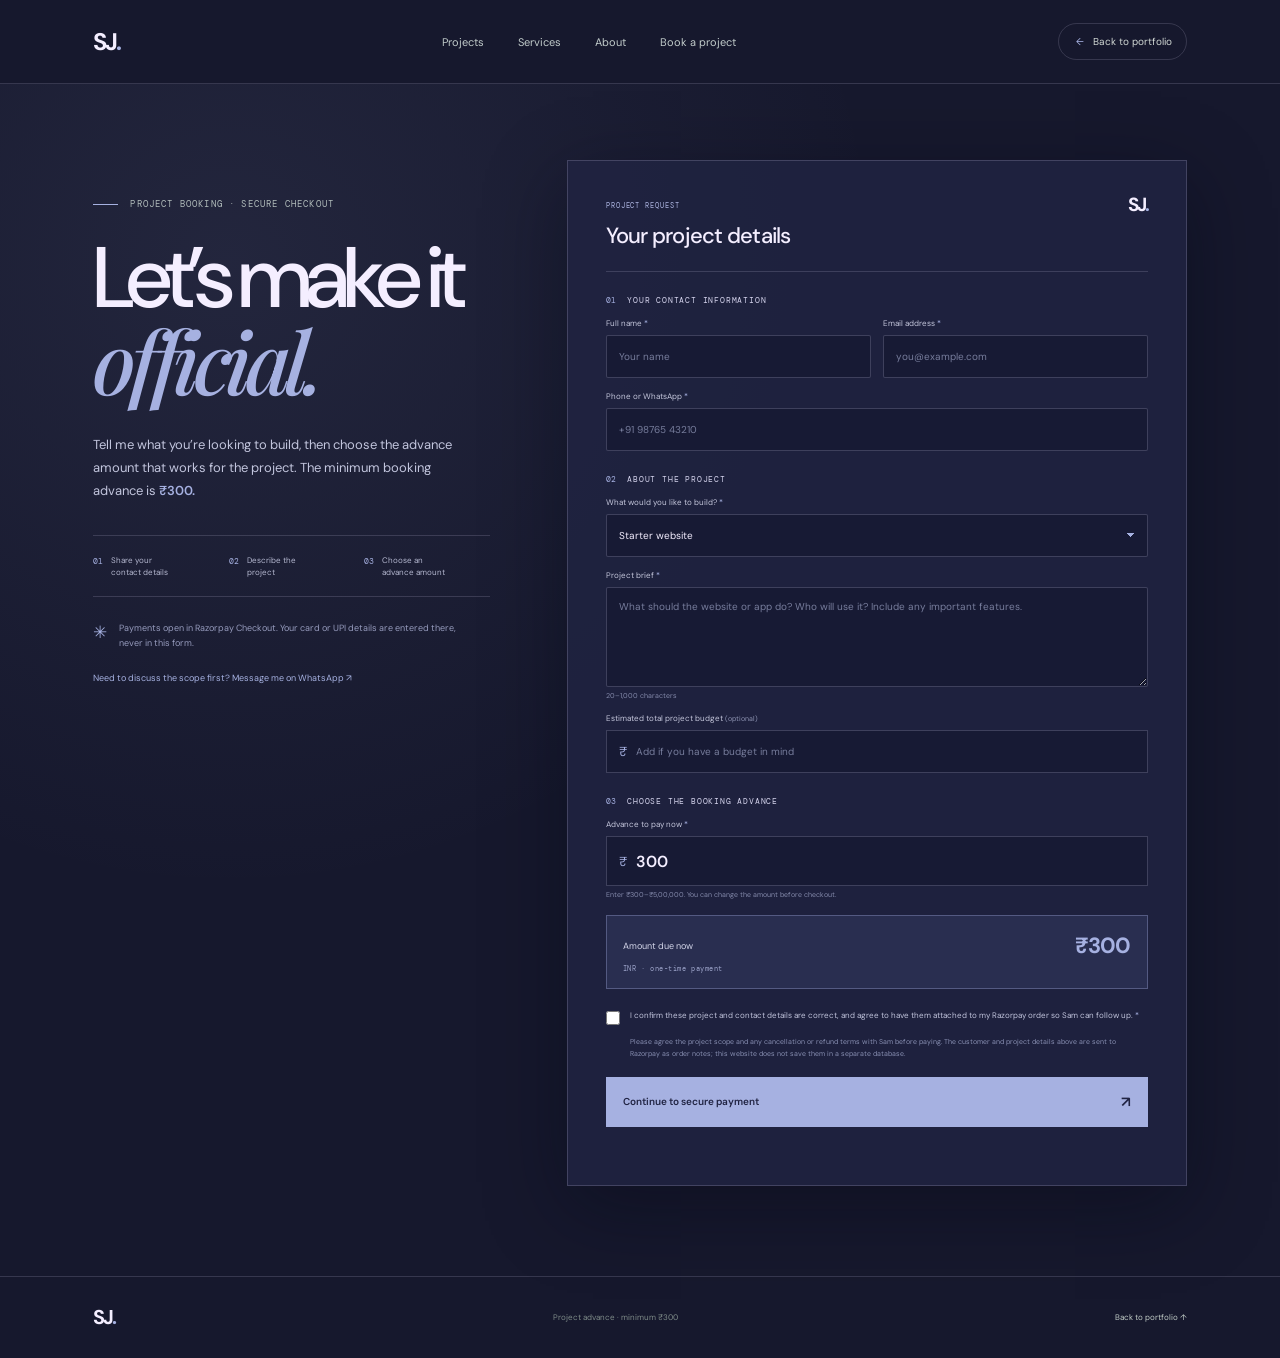
==== booking.html @ ff3f28dd "Add Sam's portfolio website" ====
<!doctype html>
<html lang="en">
  <head>
    <meta charset="utf-8" />
    <meta name="viewport" content="width=device-width, initial-scale=1" />
    <meta name="theme-color" content="#16182d" />
    <meta name="description" content="Share your project details and pay a project booking advance with Sam Jebaraj S." />
    <title>Book a Project — Sam Jebaraj S</title>
    <link rel="stylesheet" href="styles.css" />
    <link rel="stylesheet" href="booking.css" />
    <script src="config.js" defer></script>
    <script src="booking.js" defer></script>
  </head>
  <body>
    <div class="site-shell booking-shell">
      <header class="site-header">
        <a class="wordmark" href="index.html" aria-label="Sam Jebaraj S, home">SJ<span>.</span></a>
        <button class="menu-toggle" aria-expanded="false" aria-controls="booking-nav" aria-label="Open navigation"><span></span><span></span></button>
        <nav class="main-nav" id="booking-nav" aria-label="Main navigation">
          <a href="index.html#work">Projects</a>
          <a href="index.html#services">Services</a>
          <a href="index.html#about">About</a>
          <a class="nav-active" href="booking.html" aria-current="page">Book a project</a>
        </nav>
        <a class="header-cta" href="index.html"><span aria-hidden="true">←</span> Back to portfolio</a>
      </header>

      <main class="booking-main">
        <section class="booking-hero section-pad">
          <div class="booking-intro">
            <p class="eyebrow"><span class="eyebrow-line"></span> Project booking · secure checkout</p>
            <h1>Let’s make it<br /><em>official.</em></h1>
            <p class="booking-lead">Tell me what you’re looking to build, then choose the advance amount that works for the project. The minimum booking advance is <strong>₹300.</strong></p>
            <div class="booking-steps">
              <div><span>01</span><p>Share your<br />contact details</p></div>
              <div><span>02</span><p>Describe the<br />project</p></div>
              <div><span>03</span><p>Choose an<br />advance amount</p></div>
            </div>
            <div class="booking-security"><span class="security-icon">✳</span><p>Payments open in Razorpay Checkout. Your card or UPI details are entered there, never in this form.</p></div>
            <a class="booking-whatsapp" data-booking-whatsapp href="#" hidden target="_blank" rel="noreferrer">Need to discuss the scope first? Message me on WhatsApp ↗</a>
          </div>

          <div class="booking-card">
            <div class="booking-card-heading"><div><span class="booking-label">PROJECT REQUEST</span><h2>Your project details</h2></div><span class="booking-card-mark">SJ<span>.</span></span></div>
            <form id="booking-form" novalidate>
              <div class="field-group-title"><span>01</span> Your contact information</div>
              <div class="field-grid">
                <label class="field"><span>Full name <b>*</b></span><input name="customerName" id="customer-name" autocomplete="name" maxlength="80" required placeholder="Your name" /></label>
                <label class="field"><span>Email address <b>*</b></span><input name="customerEmail" id="customer-email" type="email" autocomplete="email" maxlength="254" required placeholder="you@example.com" /></label>
                <label class="field field-full"><span>Phone or WhatsApp <b>*</b></span><input name="customerPhone" id="customer-phone" type="tel" autocomplete="tel" inputmode="tel" maxlength="24" required placeholder="+91 98765 43210" /></label>
              </div>

              <div class="field-group-title"><span>02</span> About the project</div>
              <div class="field-grid">
                <label class="field field-full"><span>What would you like to build? <b>*</b></span><select name="projectType" id="project-type" required><option value="starter">Starter website</option><option value="business">Business website</option><option value="custom">Online shop or custom web app</option></select></label>
                <label class="field field-full"><span>Project brief <b>*</b></span><textarea name="projectBrief" id="project-brief" minlength="20" maxlength="1000" required placeholder="What should the website or app do? Who will use it? Include any important features."></textarea><small>20–1,000 characters</small></label>
                <label class="field field-full"><span>Estimated total project budget <small>(optional)</small></span><div class="money-input"><span>₹</span><input name="projectBudget" id="project-budget" type="number" inputmode="numeric" min="0" max="10000000" step="1" placeholder="Add if you have a budget in mind" /></div></label>
              </div>

              <div class="field-group-title"><span>03</span> Choose the booking advance</div>
              <label class="field field-full"><span>Advance to pay now <b>*</b></span><div class="money-input money-input-advance"><span>₹</span><input name="advanceAmountRupees" id="advance-amount" type="number" inputmode="numeric" min="300" max="500000" step="1" value="300" required aria-describedby="advance-help" /></div><small id="advance-help">Enter ₹300–₹5,00,000. You can change the amount before checkout.</small></label>
              <div class="amount-summary"><span>Amount due now</span><strong id="amount-summary">₹300</strong><small>INR · one-time payment</small></div>

              <label class="booking-consent"><input id="booking-consent" type="checkbox" required /><span>I confirm these project and contact details are correct, and agree to have them attached to my Razorpay order so Sam can follow up. <b>*</b></span></label>
              <p class="booking-terms">Please agree the project scope and any cancellation or refund terms with Sam before paying. The customer and project details above are sent to Razorpay as order notes; this website does not save them in a separate database.</p>
              <button class="pay-button" id="pay-button" type="submit"><span class="pay-button-label">Continue to secure payment</span><span aria-hidden="true">↗</span></button>
              <div class="payment-status" id="payment-status" role="status" aria-live="polite"></div>
            </form>
          </div>
        </section>
      </main>

      <footer class="site-footer"><a class="wordmark" href="index.html" aria-label="Back to portfolio">SJ<span>.</span></a><span>Project advance · minimum ₹300</span><span><a href="index.html">Back to portfolio ↑</a></span></footer>
    </div>
  </body>
</html>
---- styles.css ----
@import url('https://fonts.googleapis.com/css2?family=DM+Mono:wght@400;500&family=DM+Sans:wght@400;500;600;700&family=Playfair+Display:ital,wght@1,500&display=swap');

:root{--bg:#16182d;--panel:#202342;--panel-2:#292e50;--ink:#F4EEFF;--muted:#DCD6F7;--dim:#A6B1E1;--line:rgba(220,214,247,.16);--acid:#A6B1E1;--mint:#DCD6F7;--deep:#424874;--sans:'DM Sans',Arial,sans-serif;--mono:'DM Mono',monospace;--serif:'Playfair Display',Georgia,serif;--pad:clamp(24px,7.3vw,112px)}
*{box-sizing:border-box}html{scroll-behavior:smooth;scroll-padding-top:88px}body{margin:0;background:var(--bg);color:var(--ink);font-family:var(--sans);-webkit-font-smoothing:antialiased}a{color:inherit;text-decoration:none}button{font:inherit}[hidden]{display:none!important}.site-shell{max-width:1600px;margin:0 auto;overflow:hidden;background:var(--bg)}.section-pad{padding-left:var(--pad);padding-right:var(--pad)}
.site-header{height:84px;padding:0 var(--pad);display:flex;align-items:center;justify-content:space-between;border-bottom:1px solid var(--line);position:relative;z-index:10}.wordmark{font-size:24px;font-weight:700;letter-spacing:-2px}.wordmark span{color:var(--acid)}.main-nav{display:flex;gap:34px}.main-nav a{font-size:11px;color:#c1cbca;transition:color .2s}.main-nav a:hover,.social-row a:hover,.github-bar a:hover{color:var(--acid)}.header-cta{display:flex;align-items:center;gap:9px;padding:11px 14px;border:1px solid var(--line);border-radius:30px;font-size:10px;color:#d1d8d4}.header-cta>span:last-child{color:var(--acid);margin-left:3px}.status-dot,.chip-dot{width:7px;height:7px;border-radius:50%;background:var(--acid);box-shadow:0 0 12px #A6B1E188;display:inline-block}.menu-toggle{display:none}
.hero{min-height:720px;height:min(790px,calc(100svh - 84px));display:grid;grid-template-columns:.9fr 1.1fr;align-items:center;position:relative;border-bottom:1px solid var(--line);padding-bottom:35px}.hero-copy{position:relative;z-index:2;padding:45px 0 20px}.eyebrow{font:9px var(--mono);text-transform:uppercase;letter-spacing:.13em;color:#b1bcbb;display:flex;align-items:center;gap:12px;margin:0 0 27px}.eyebrow-line{height:1px;width:25px;background:var(--acid);display:inline-block}.hero h1,.section-heading h2,.about-content h2,.contact-section h2{font-size:clamp(58px,7vw,100px);line-height:.98;letter-spacing:-.075em;font-weight:500;margin:0}.hero h1 em,.section-heading h2 em,.about-content h2 em,.contact-section h2 em{font-family:var(--serif);font-weight:500;letter-spacing:-.075em;color:var(--acid)}.hero-intro{max-width:430px;font-size:14px;line-height:1.8;color:#b3bfbe;margin:28px 0}.hero-actions{display:flex;align-items:center;gap:25px;flex-wrap:wrap}.button{display:inline-flex;align-items:center;gap:20px;padding:15px 19px;font-size:10px;font-weight:600;transition:transform .2s,background .2s,border-color .2s}.button:hover{transform:translateY(-3px)}.button-primary{color:#202342;background:var(--acid)}.button-primary span{font-size:15px}.text-link{font-size:10px;color:#F4EEFF;transition:color .2s}.text-link:hover{color:var(--acid)}.text-link span{color:var(--acid);padding-left:4px}.hero-proof{display:flex;align-items:center;gap:10px;margin-top:38px;font:8px var(--mono);letter-spacing:.06em;text-transform:uppercase;color:#879493}.proof-mark{font-size:17px;color:var(--acid)}.proof-sep{color:#586769}
.hero-art{height:100%;min-height:590px;position:relative;display:grid;place-items:center;perspective:1000px;overflow:hidden}.art-grid{position:absolute;inset:12% -5%;opacity:.23;background-image:linear-gradient(rgba(220,214,247,.07) 1px,transparent 1px),linear-gradient(90deg,rgba(220,214,247,.07) 1px,transparent 1px);background-size:45px 45px;mask-image:radial-gradient(ellipse at center,#000 15%,transparent 76%)}.art-glow{position:absolute;width:390px;height:390px;border-radius:50%;background:radial-gradient(circle,rgba(166,177,225,.24),rgba(66,72,116,.08) 46%,transparent 72%);filter:blur(13px);animation:glow 5s ease-in-out infinite alternate}.orbit{position:absolute;border:1px solid rgba(220,214,247,.18);border-radius:50%;transform:rotate(-25deg)}.orbit-one{width:min(90%,550px);height:185px}.orbit-two{width:min(83%,500px);height:290px;transform:rotate(51deg)}.orbit-three{width:min(74%,440px);height:390px;transform:rotate(78deg);border-color:rgba(166,177,225,.24)}.scene{position:relative;width:300px;height:300px;z-index:2;transform-style:preserve-3d;transform:rotateX(var(--tilt-y,-8deg)) rotateY(var(--tilt-x,-25deg));transition:transform .25s ease-out}.cube-wrap{width:230px;height:230px;position:absolute;inset:35px;perspective:950px}.cube{position:absolute;width:230px;height:230px;transform-style:preserve-3d;animation:cube-spin 21s linear infinite}.cube-face{position:absolute;width:230px;height:230px;border:1px solid rgba(232,255,226,.38);backface-visibility:visible;display:flex;flex-direction:column;justify-content:space-between;padding:21px;overflow:hidden}.face-front{transform:translateZ(115px);background:linear-gradient(145deg,rgba(244,238,255,.72),rgba(166,177,225,.65) 48%,rgba(66,72,116,.86));box-shadow:inset 0 0 55px #DCD6F733}.face-front:before{content:'';position:absolute;width:155px;height:155px;border:1px solid #ffffff55;border-radius:50%;top:33px;left:35px;box-shadow:inset 0 0 35px #ffffff14}.face-back{transform:rotateY(180deg) translateZ(115px);background:linear-gradient(35deg,#424874,#DCD6F7);align-items:center;justify-content:center}.face-right{transform:rotateY(90deg) translateZ(115px);background:linear-gradient(145deg,#DCD6F7,#A6B1E1);color:#272b4b}.face-left{transform:rotateY(-90deg) translateZ(115px);background:linear-gradient(145deg,#A6B1E1,#424874);color:#252a48;align-items:center;justify-content:center}.face-top{transform:rotateX(90deg) translateZ(115px);background:linear-gradient(135deg,#F4EEFF,#A6B1E1);align-items:center;justify-content:center}.face-bottom{transform:rotateX(-90deg) translateZ(115px);background:linear-gradient(135deg,#424874,#DCD6F7);align-items:center;justify-content:center}.face-index,.face-caption,.bottom-mark{font:8px var(--mono);letter-spacing:.12em;position:relative;z-index:1}.face-glyph{font-size:65px;line-height:.8;position:relative;z-index:1;text-align:center}.face-caption{text-align:right;align-self:flex-end}.face-right .face-glyph{align-self:flex-end}.top-orb{width:80px;height:80px;border-radius:50%;background:radial-gradient(circle at 30% 25%,#fff,#F4EEFF 20%,#A6B1E1 60%,#424874);box-shadow:0 0 45px #fff6}.bottom-mark{color:#fff}.profile-card{position:absolute;z-index:4;left:6%;bottom:12%;display:grid;grid-template-columns:1fr auto;gap:9px;width:174px;padding:8px;background:rgba(32,35,66,.9);backdrop-filter:blur(14px);border:1px solid rgba(220,214,247,.25);box-shadow:0 16px 55px #0006;transform:rotate(-4deg)}.profile-avatar{width:158px;height:142px;grid-column:1/-1;object-fit:cover;object-position:50% 20%;border-radius:2px;background:#DCD6F7}.profile-caption{display:flex;flex-direction:column;gap:4px}.profile-caption strong{font-size:10px;font-weight:600}.profile-caption small{font-size:8px;color:#aab9b4}.profile-arrow{color:var(--acid);font-size:13px;align-self:end;margin:0 3px 2px 0}.floating-chip{position:absolute;z-index:3;padding:11px 13px;background:rgba(20,31,31,.77);backdrop-filter:blur(12px);border:1px solid rgba(255,255,255,.16);box-shadow:0 15px 45px #0005;font:8px var(--mono);color:#c9d3cd;display:flex;align-items:center;gap:8px}.chip-one{right:5%;top:21%;transform:rotate(7deg)}.chip-two{right:4%;bottom:29%;transform:rotate(-5deg)}.chip-spark{color:var(--acid);font-size:17px}.floating-chip i{color:#70847b;font-style:normal}.art-caption{position:absolute;right:1%;bottom:6%;display:flex;gap:15px;font:7px var(--mono);color:#788786;letter-spacing:.08em}.hero-bottom{position:absolute;bottom:22px;left:var(--pad);right:var(--pad);display:flex;justify-content:space-between;font:8px var(--mono);letter-spacing:.06em;text-transform:uppercase;color:#7f8d8c}.hero-bottom a{color:#bdc8c3}.hero-bottom a span{color:var(--acid);padding-left:6px}
.ticker{overflow:hidden;white-space:nowrap;border-bottom:1px solid var(--line);padding:15px 0;color:#DCD6F7}.ticker-track{display:flex;align-items:center;justify-content:space-around;gap:35px;width:max-content;min-width:100%;animation:ticker 32s linear infinite;font:italic 16px var(--serif)}.ticker-track i{color:var(--acid);font:normal 15px var(--sans)}
.work-section{padding-top:125px;padding-bottom:128px}.section-heading{display:flex;justify-content:space-between;align-items:flex-end;margin-bottom:52px}.section-heading .eyebrow{margin-bottom:23px}.section-heading h2,.about-content h2{font-size:clamp(48px,6.1vw,78px);line-height:1}.heading-aside{max-width:270px;color:#99a6a5;font-size:11px;line-height:1.8;margin:0 2% 5px 25px}.project-grid{display:grid;grid-template-columns:1fr 1fr;gap:49px 20px}.project-wide{grid-column:1/-1}.project-visual{height:335px;position:relative;display:block;overflow:hidden;isolation:isolate;background:#424874;transition:transform .35s}.project-wide .project-visual{height:430px}.project-visual:hover{transform:translateY(-4px)}.project-visual img{position:absolute;inset:0;width:100%;height:100%;object-fit:cover;object-position:top center;transition:transform .6s;z-index:-2}.project-visual:hover img{transform:scale(1.035)}.image-wash{position:absolute;inset:0;z-index:-1;background:linear-gradient(90deg,rgba(7,18,20,.82),rgba(8,20,20,.22) 61%,rgba(8,18,18,.36)),linear-gradient(0deg,rgba(5,13,14,.5),transparent 50%)}.visual-label,.visual-number,.visual-project-name,.visual-open{position:absolute;z-index:1}.visual-label,.visual-number{font:8px var(--mono);letter-spacing:.12em;text-transform:uppercase}.visual-label{left:24px;top:23px;color:#F4EEFF}.visual-number{right:23px;top:23px;color:#DCD6F7}.visual-project-name{left:7%;bottom:14%;font-size:clamp(28px,4vw,52px);font-weight:500;line-height:.96;letter-spacing:-.06em}.visual-open{right:24px;bottom:23px;font-size:9px;color:#F4EEFF}.visual-icecream{background:linear-gradient(120deg,#424874,#A6B1E1)}.visual-event{background:linear-gradient(120deg,#424874,#A6B1E1)}.visual-secure{background:radial-gradient(ellipse at 70% 20%,#424874,#292e50 72%)}.visual-secure:before{content:'';position:absolute;inset:0;background-image:linear-gradient(#fff0 97%,#ffffff0a 98%),linear-gradient(90deg,#fff0 97%,#ffffff0a 98%);background-size:40px 40px;z-index:-1}.dashboard-mock{position:absolute;width:68%;height:67%;right:9%;top:17%;background:#F4EEFF;border-radius:8px;box-shadow:0 20px 60px #0007;transform:perspective(900px) rotateY(-9deg) rotateX(2deg);display:flex;overflow:hidden}.mock-sidebar{width:14%;background:#424874;display:flex;flex-direction:column;align-items:center;gap:14px;padding:14px 4px}.mock-sidebar b{font:11px var(--sans);color:#A6B1E1;margin-bottom:12px}.mock-sidebar i{width:12px;height:12px;border-radius:3px;background:#A6B1E1}.mock-main{flex:1;padding:15px;color:#424874}.mock-topline{display:block;width:35%;height:5px;background:#d1dbd3;border-radius:5px;margin:1px 0 15px auto}.mock-title{font:600 clamp(8px,1.2vw,13px) var(--sans);display:block}.mock-metrics{display:flex;gap:8px;margin:13px 0}.mock-metrics i{height:39px;flex:1;background:#F4EEFF;border:1px solid #DCD6F7;border-radius:4px}.mock-metrics i:first-child{background:#DCD6F7}.mock-table{display:grid;grid-template-columns:repeat(2,1fr);gap:7px}.mock-table b{height:12px;background:#DCD6F7;border-radius:3px}.mock-table b:nth-child(2n){background:#F4EEFF}.mock-shield{position:absolute;right:13%;bottom:11%;width:47px;height:54px;display:grid;place-items:center;color:#424874;font-size:23px;background:var(--acid);clip-path:polygon(50% 0,95% 18%,90% 70%,50% 100%,10% 70%,5% 18%);box-shadow:0 10px 25px #0004}.visual-secure .visual-label{color:#F4EEFF}.project-meta{display:flex;align-items:center;gap:12px;padding-top:16px;position:relative;min-height:70px}.project-meta h3{font-size:13px;font-weight:500;margin:0 0 6px}.project-meta p{font-size:9px;line-height:1.6;color:#97a3a2;margin:0;max-width:410px}.project-tags{display:flex;gap:5px;margin-left:auto;flex-wrap:wrap;justify-content:flex-end;padding-right:1px}.project-tags span{border:1px solid var(--line);border-radius:20px;padding:6px 9px;color:#aeb9b5;font-size:7px;white-space:nowrap}.project-stats{font:7px var(--mono);color:#A6B1E1;white-space:nowrap}.github-bar{display:flex;justify-content:space-between;align-items:center;padding-top:18px;border-top:1px solid var(--line);margin-top:25px;font-size:9px;color:#929f9d}.github-bar>span{display:flex;align-items:center;gap:9px}.github-bar .status-dot{width:6px;height:6px}.github-bar a{color:#F4EEFF}.github-bar a span{color:var(--acid);padding-left:5px}
.services-section{padding-top:104px;padding-bottom:126px;background:#1b1e3b;border-top:1px solid var(--line);border-bottom:1px solid var(--line)}.services-section .section-heading{margin-bottom:40px}.price-grid{display:grid;grid-template-columns:repeat(3,1fr);gap:14px;align-items:stretch}.price-card{position:relative;display:flex;flex-direction:column;min-height:430px;padding:25px 22px 20px;border:1px solid var(--line);background:#202342}.price-featured{border-color:#A6B1E177;background:linear-gradient(160deg,#424874,#252a48 60%)}.price-ribbon{position:absolute;right:0;top:0;background:var(--acid);color:#242842;font:7px var(--mono);letter-spacing:.1em;padding:7px 10px}.price-top{display:flex;justify-content:space-between;align-items:center;color:#DCD6F7}.price-index{font:8px var(--mono);letter-spacing:.12em}.price-icon{font-size:17px;color:var(--acid)}.price-card h3{font-size:21px;font-weight:500;letter-spacing:-.04em;margin:28px 0 8px}.price-desc{font-size:10px;line-height:1.7;color:#a1adab;min-height:50px;margin:0}.price-from{font:8px var(--mono);text-transform:uppercase;letter-spacing:.1em;color:#8c9a97;margin:22px 0 6px}.price-amount{font-size:34px;font-weight:600;letter-spacing:-.06em;color:var(--acid);margin:0}.price-card ul{list-style:none;padding:15px 0 18px;margin:8px 0 0;border-top:1px solid var(--line);display:grid;gap:10px}.price-card li{font-size:9px;color:#ccd3ce}.price-card li:before{content:'✳';color:var(--acid);font-size:9px;margin-right:9px}.price-button{margin-top:auto;display:flex;align-items:center;justify-content:space-between;border-top:1px solid var(--line);padding-top:14px;font-size:9px;color:#F4EEFF}.price-button span{color:var(--acid);font-size:14px}.pricing-note{font-size:8px;line-height:1.7;color:#7f8d8a;margin:19px 0 0}
.about-section{padding-top:42px;padding-bottom:34px;border-bottom:1px solid var(--line)}.about-top{display:flex;justify-content:space-between;align-items:flex-start}.about-stamp{font:7px/1.5 var(--mono);letter-spacing:.12em;color:#849390;text-align:right;transform:rotate(5deg)}.about-stamp b{display:block;color:var(--acid);font:22px var(--sans);margin-top:3px}.about-content{display:grid;grid-template-columns:1fr .7fr;align-items:end;gap:10%;padding:55px 0 64px}.about-content h2{font-size:clamp(46px,6vw,78px)}.about-copy{max-width:400px}.about-copy p{font-size:10px;line-height:1.85;color:#a1adab}.about-copy .about-lead{font-size:14px;line-height:1.7;color:#F4EEFF;margin:0 0 16px}.capabilities{display:flex;flex-wrap:wrap;gap:7px;margin-top:20px}.capabilities span{padding:7px 9px;border:1px solid var(--line);border-radius:18px;color:#b7c2bd;font-size:8px}.resume-link{display:inline-flex;align-items:center;gap:18px;margin-top:27px;border-bottom:1px solid #798882;padding-bottom:7px;font-size:9px;color:#DCD6F7}.resume-link span{color:var(--acid)}.about-foot{padding:17px 0 4px;border-top:1px solid var(--line);display:flex;justify-content:space-between;color:#899693;font:8px var(--mono);letter-spacing:.04em}.about-foot>span:last-child{display:flex;align-items:center;gap:9px}
.contact-section{min-height:525px;position:relative;padding-top:92px;padding-bottom:80px;overflow:hidden}.contact-section .eyebrow{margin-bottom:21px}.contact-section h2{font-size:clamp(66px,9vw,116px);position:relative;z-index:1}.contact-intro{font-size:11px;line-height:1.75;max-width:350px;color:#a5b2ae;margin:20px 0 19px}.contact-actions{display:flex;gap:10px;flex-wrap:wrap;position:relative;z-index:1}.button-outline{border:1px solid #ffffff42;color:#F4EEFF}.button-outline span{color:var(--acid)}.contact-orb{position:absolute;width:300px;height:300px;border-radius:50%;right:13%;top:13%;background:radial-gradient(circle at 33% 28%,#F4EEFF,#A6B1E1 18%,#A6B1E1 52%,#424874 72%,transparent 73%);filter:drop-shadow(0 25px 45px #0008);animation:orb-float 5.5s ease-in-out infinite}.contact-orb:after{content:'';position:absolute;inset:18px;border:1px solid #A6B1E162;border-radius:50%;transform:rotateX(69deg) rotateZ(-27deg) scale(1.4)}.contact-orb span{position:absolute;left:46%;top:42%;font-size:32px;color:#292e50;text-shadow:0 1px #fff7}.social-row{position:relative;z-index:1;display:flex;gap:23px;margin-top:29px;flex-wrap:wrap}.social-row a{font:8px var(--mono);color:#aeb9b4}.social-row a span{color:var(--acid);padding-left:3px}.contact-bottom{position:absolute;bottom:22px;left:var(--pad);right:var(--pad);border-top:1px solid var(--line);padding-top:13px;display:flex;justify-content:space-between;color:#828f8e;font-size:8px}.contact-bottom a{color:#c3cec8}.site-footer{height:82px;padding:0 var(--pad);border-top:1px solid var(--line);display:flex;align-items:center;justify-content:space-between;color:#7f8c89;font-size:8px}.site-footer .wordmark{color:var(--ink);font-size:20px}.reveal{opacity:0;transform:translateY(19px);transition:opacity .7s ease,transform .7s ease}.reveal.is-visible{opacity:1;transform:translateY(0)}
@keyframes cube-spin{0%{transform:rotateX(-15deg) rotateY(0deg)}100%{transform:rotateX(-15deg) rotateY(360deg)}}@keyframes glow{to{transform:scale(1.14);opacity:.7}}@keyframes orb-float{0%,100%{transform:translateY(0) rotate(-7deg)}50%{transform:translateY(-13px) rotate(2deg)}}@keyframes ticker{to{transform:translateX(-50%)}}
@media(max-width:920px){:root{--pad:clamp(22px,5vw,50px)}.hero{grid-template-columns:.95fr 1.05fr;min-height:650px}.hero h1{font-size:clamp(56px,8vw,82px)}.hero-art{min-height:520px}.scene{transform:scale(.84) rotateX(var(--tilt-y,-8deg)) rotateY(var(--tilt-x,-25deg))}.profile-card{left:0;bottom:13%}.chip-one{right:0}.chip-two{right:0;bottom:27%}.section-heading h2,.about-content h2{font-size:clamp(46px,7vw,67px)}.project-visual{height:290px}.project-wide .project-visual{height:370px}.project-tags{display:none}.contact-orb{right:5%;opacity:.82}}
@media(max-width:650px){html{scroll-padding-top:72px}.site-header{height:68px}.main-nav{display:none;position:absolute;top:67px;left:0;right:0;margin:0;padding:20px var(--pad) 25px;background:#202342;border-bottom:1px solid var(--line);flex-direction:column;gap:21px}.main-nav.is-open{display:flex}.menu-toggle{display:flex;flex-direction:column;gap:5px;justify-content:center;order:3;width:38px;height:38px;border:1px solid var(--line);background:transparent}.menu-toggle span{width:15px;height:1px;background:var(--ink);margin:auto}.header-cta{margin-left:auto;margin-right:12px;padding:9px 10px;font-size:8px}.hero{height:auto;min-height:0;padding-top:48px;padding-bottom:51px;display:flex;flex-direction:column;align-items:stretch}.hero-copy{padding:0}.eyebrow{font-size:8px;margin-bottom:20px}.hero h1{font-size:clamp(58px,15vw,84px)}.hero-intro{font-size:12px;max-width:365px;margin:19px 0}.hero-actions{gap:16px}.button{padding:13px 14px;font-size:9px}.hero-proof{margin-top:25px;font-size:7px}.hero-art{min-height:360px;margin:5px -13px 0}.scene{transform:scale(.68) rotateX(var(--tilt-y,-8deg)) rotateY(var(--tilt-x,-25deg))}.orbit-one{width:94%;height:137px}.orbit-two{width:91%;height:220px}.orbit-three{width:78%;height:315px}.art-glow{width:270px;height:270px}.profile-card{left:2%;bottom:10%;width:125px;padding:6px;gap:7px}.profile-avatar{width:111px;height:105px}.profile-caption strong{font-size:8px}.profile-caption small{font-size:7px}.profile-arrow{font-size:11px}.floating-chip{font-size:7px;padding:9px}.chip-one{top:16%;right:2%}.chip-two{bottom:25%;right:1%}.art-caption{right:2%;bottom:5%;font-size:6px;gap:8px}.hero-bottom{bottom:18px;font-size:7px}.ticker{padding:12px 0}.ticker-track{font-size:14px;gap:24px}.work-section{padding-top:80px;padding-bottom:87px}.section-heading{display:block;margin-bottom:34px}.section-heading h2,.about-content h2{font-size:clamp(45px,12vw,64px)}.heading-aside{margin:18px 0 0;max-width:340px;font-size:10px}.project-grid{grid-template-columns:1fr;gap:34px}.project-wide{grid-column:auto}.project-visual,.project-wide .project-visual{height:290px}.visual-icecream{height:330px!important}.visual-label{left:15px;top:16px;font-size:6px}.visual-number{right:15px;top:16px;font-size:7px}.visual-project-name{left:7%;bottom:15%;font-size:37px}.visual-open{right:15px;bottom:15px;font-size:8px}.project-meta{align-items:flex-start;padding-top:13px;min-height:62px}.project-meta h3{font-size:12px}.project-meta p{font-size:8px;max-width:280px}.project-stats{font-size:6px;margin-left:auto}.github-bar{font-size:7px;gap:10px}.services-section{padding-top:74px;padding-bottom:84px}.services-section .section-heading{margin-bottom:30px}.price-grid{grid-template-columns:1fr;gap:10px}.price-card{min-height:0;padding:21px 18px 17px}.price-card h3{font-size:19px;margin:21px 0 7px}.price-desc{min-height:0;max-width:330px}.price-from{margin:15px 0 4px}.price-amount{font-size:30px}.price-card ul{padding:13px 0 14px;gap:8px}.price-card li{font-size:8px}.price-button{font-size:8px}.pricing-note{font-size:7px}.about-section{padding-top:33px}.about-content{grid-template-columns:1fr;gap:22px;padding:34px 0 42px}.about-copy{max-width:450px}.about-copy .about-lead{font-size:13px}.about-copy p{font-size:9px}.about-foot{font-size:6px;gap:14px;line-height:1.7}.about-foot span:last-child{text-align:right}.contact-section{min-height:475px;padding-top:72px;padding-bottom:77px}.contact-section h2{font-size:clamp(61px,14vw,86px)}.contact-intro{font-size:10px;max-width:300px}.contact-orb{width:180px;height:180px;top:44%;right:1%;opacity:.55}.contact-actions{gap:8px}.social-row{gap:15px;margin-top:23px}.social-row a{font-size:7px}.contact-bottom{font-size:7px}.site-footer{height:70px;font-size:7px}.site-footer .wordmark{font-size:18px}}
@media(prefers-reduced-motion:reduce){*,*::before,*::after{scroll-behavior:auto!important;animation-duration:.01ms!important;animation-iteration-count:1!important;transition-duration:.01ms!important}.reveal{opacity:1;transform:none}}
---- booking.css ----
.booking-main{background:radial-gradient(ellipse at 18% 15%,rgba(166,177,225,.09),transparent 44%),var(--bg)}.booking-shell{min-height:100vh}.booking-hero{display:grid;grid-template-columns:.78fr 1.22fr;gap:clamp(32px,6vw,92px);align-items:start;padding-top:76px;padding-bottom:90px}.booking-intro{position:sticky;top:40px;padding-top:38px}.booking-intro h1{font-size:clamp(54px,6.7vw,88px);line-height:.96;letter-spacing:-.075em;font-weight:500;margin:0}.booking-intro h1 em{font-family:var(--serif);font-weight:500;color:var(--acid)}.booking-lead{max-width:390px;color:#c2c5dd;font-size:13px;line-height:1.8;margin:25px 0 32px}.booking-lead strong{color:var(--acid);font-weight:600}.booking-steps{display:grid;grid-template-columns:repeat(3,1fr);gap:10px;border-top:1px solid var(--line);border-bottom:1px solid var(--line);padding:18px 0}.booking-steps div{display:flex;align-items:flex-start;gap:8px}.booking-steps span{font:8px var(--mono);color:var(--acid);padding-top:2px}.booking-steps p{font-size:8px;line-height:1.5;color:#b5b8d0;margin:0}.booking-security{display:flex;gap:12px;align-items:flex-start;margin-top:24px;max-width:365px}.security-icon{color:var(--acid);font-size:17px}.booking-security p{font-size:9px;line-height:1.7;color:#969bbd;margin:0}.booking-whatsapp{display:inline-block;margin-top:20px;color:var(--acid);font-size:9px;line-height:1.6}.booking-card{position:relative;padding:31px clamp(20px,3vw,38px) 29px;background:rgba(32,35,66,.83);border:1px solid rgba(220,214,247,.19);box-shadow:0 22px 75px #06071366}.booking-card-heading{display:flex;justify-content:space-between;align-items:flex-start;padding-bottom:21px;border-bottom:1px solid var(--line);margin-bottom:23px}.booking-label{font:7px var(--mono);letter-spacing:.14em;color:#adb5e1}.booking-card-heading h2{font-size:22px;font-weight:500;letter-spacing:-.04em;margin:8px 0 0}.booking-card-mark{font-size:19px;font-weight:700;letter-spacing:-2px;color:var(--ink)}.booking-card-mark span{color:var(--acid)}.field-group-title{display:flex;align-items:center;gap:10px;font:8px var(--mono);letter-spacing:.1em;text-transform:uppercase;color:#d5d4ed;margin:23px 0 13px}.field-group-title span{color:var(--acid)}.field-grid{display:grid;grid-template-columns:1fr 1fr;gap:13px 12px}.field{display:flex;flex-direction:column;gap:7px;min-width:0}.field-full{grid-column:1/-1}.field>span,.field>small{font-size:8px;color:#c5c7dc}.field>span b,.booking-consent b{color:var(--acid);font-weight:500}.field>span small{font-size:7px;color:#8f95b4}.field input,.field select,.field textarea{width:100%;min-height:43px;border:1px solid rgba(220,214,247,.2);border-radius:2px;background:#171a34;color:#F4EEFF;padding:11px 12px;font:10px var(--sans);outline:none;transition:border-color .2s,box-shadow .2s}.field input::placeholder,.field textarea::placeholder{color:#777d9c}.field input:focus,.field select:focus,.field textarea:focus{border-color:var(--acid);box-shadow:0 0 0 2px #A6B1E122}.field select{appearance:none;background-image:linear-gradient(45deg,transparent 50%,#A6B1E1 50%),linear-gradient(135deg,#A6B1E1 50%,transparent 50%);background-position:calc(100% - 16px) 18px,calc(100% - 12px) 18px;background-size:4px 4px,4px 4px;background-repeat:no-repeat;padding-right:34px}.field select option{background:#202342;color:#F4EEFF}.field textarea{min-height:100px;resize:vertical;line-height:1.6}.field>small{color:#858bac;font-size:7px;margin-top:-3px}.money-input{display:flex;align-items:center;gap:9px;width:100%;min-height:43px;border:1px solid rgba(220,214,247,.2);background:#171a34;padding:0 12px}.money-input>span{color:var(--acid);font-size:13px}.money-input input{min-height:40px;border:0;background:transparent;padding:8px 0;box-shadow:none!important}.money-input:focus-within{border-color:var(--acid);box-shadow:0 0 0 2px #A6B1E122}.money-input-advance{min-height:50px}.money-input-advance input{font-size:16px;font-weight:600}.amount-summary{display:grid;grid-template-columns:1fr auto;align-items:center;gap:4px;padding:15px 16px;margin-top:16px;background:#292e50;border:1px solid rgba(166,177,225,.34)}.amount-summary>span{font-size:9px;color:#d4d6e9}.amount-summary strong{font-size:22px;color:var(--acid);letter-spacing:-.04em}.amount-summary small{grid-column:1/-1;font:7px var(--mono);color:#9ca3c9;letter-spacing:.08em}.booking-consent{display:flex;align-items:flex-start;gap:10px;margin:20px 0 11px;cursor:pointer}.booking-consent input{accent-color:#A6B1E1;flex:0 0 auto;width:14px;height:14px;margin:2px 0 0}.booking-consent span{font-size:8px;line-height:1.65;color:#c1c4dc}.booking-terms{font-size:7px;line-height:1.7;color:#8990b3;margin:0 0 17px 24px}.pay-button{width:100%;display:flex;align-items:center;justify-content:space-between;border:0;background:var(--acid);color:#202342;padding:15px 17px;font:600 10px var(--sans);cursor:pointer;transition:filter .2s,transform .2s}.pay-button:hover{filter:brightness(1.07);transform:translateY(-2px)}.pay-button:disabled{opacity:.6;cursor:wait;transform:none}.pay-button>span:last-child{font-size:15px}.payment-status{min-height:18px;margin-top:11px;font-size:8px;line-height:1.6;color:#c3c7df}.payment-status[data-state="error"]{color:#ffb2bd}.payment-status[data-state="success"]{color:#d6e0ff}.payment-status[data-state="pending"]{color:#c6c8e2}.booking-shell .site-footer>span:last-child a{color:#c3cec8}
@media(max-width:880px){.booking-hero{grid-template-columns:.7fr 1.3fr;gap:28px;padding-top:50px}.booking-intro{top:24px}.booking-intro h1{font-size:clamp(49px,7vw,70px)}.booking-steps{gap:5px}.booking-steps div{gap:5px}.booking-card{padding:25px 20px}}
@media(max-width:650px){.booking-hero{grid-template-columns:1fr;gap:27px;padding-top:39px;padding-bottom:58px}.booking-intro{position:static;padding-top:0}.booking-intro .eyebrow{font-size:7px}.booking-intro h1{font-size:clamp(57px,14vw,78px)}.booking-lead{font-size:11px;margin:17px 0 23px}.booking-steps{padding:14px 0}.booking-security{margin-top:17px}.booking-card{padding:22px 16px 20px}.booking-card-heading h2{font-size:19px}.field-grid{grid-template-columns:1fr;gap:12px}.field-full{grid-column:auto}.field input,.field select,.field textarea{font-size:10px}.field textarea{min-height:92px}.booking-shell .site-footer{gap:9px}.booking-shell .site-footer>span:nth-child(2){display:block;font-size:6px}.booking-shell .site-footer>span:last-child{font-size:7px}}
@media(prefers-reduced-motion:reduce){.pay-button{transition:none}}
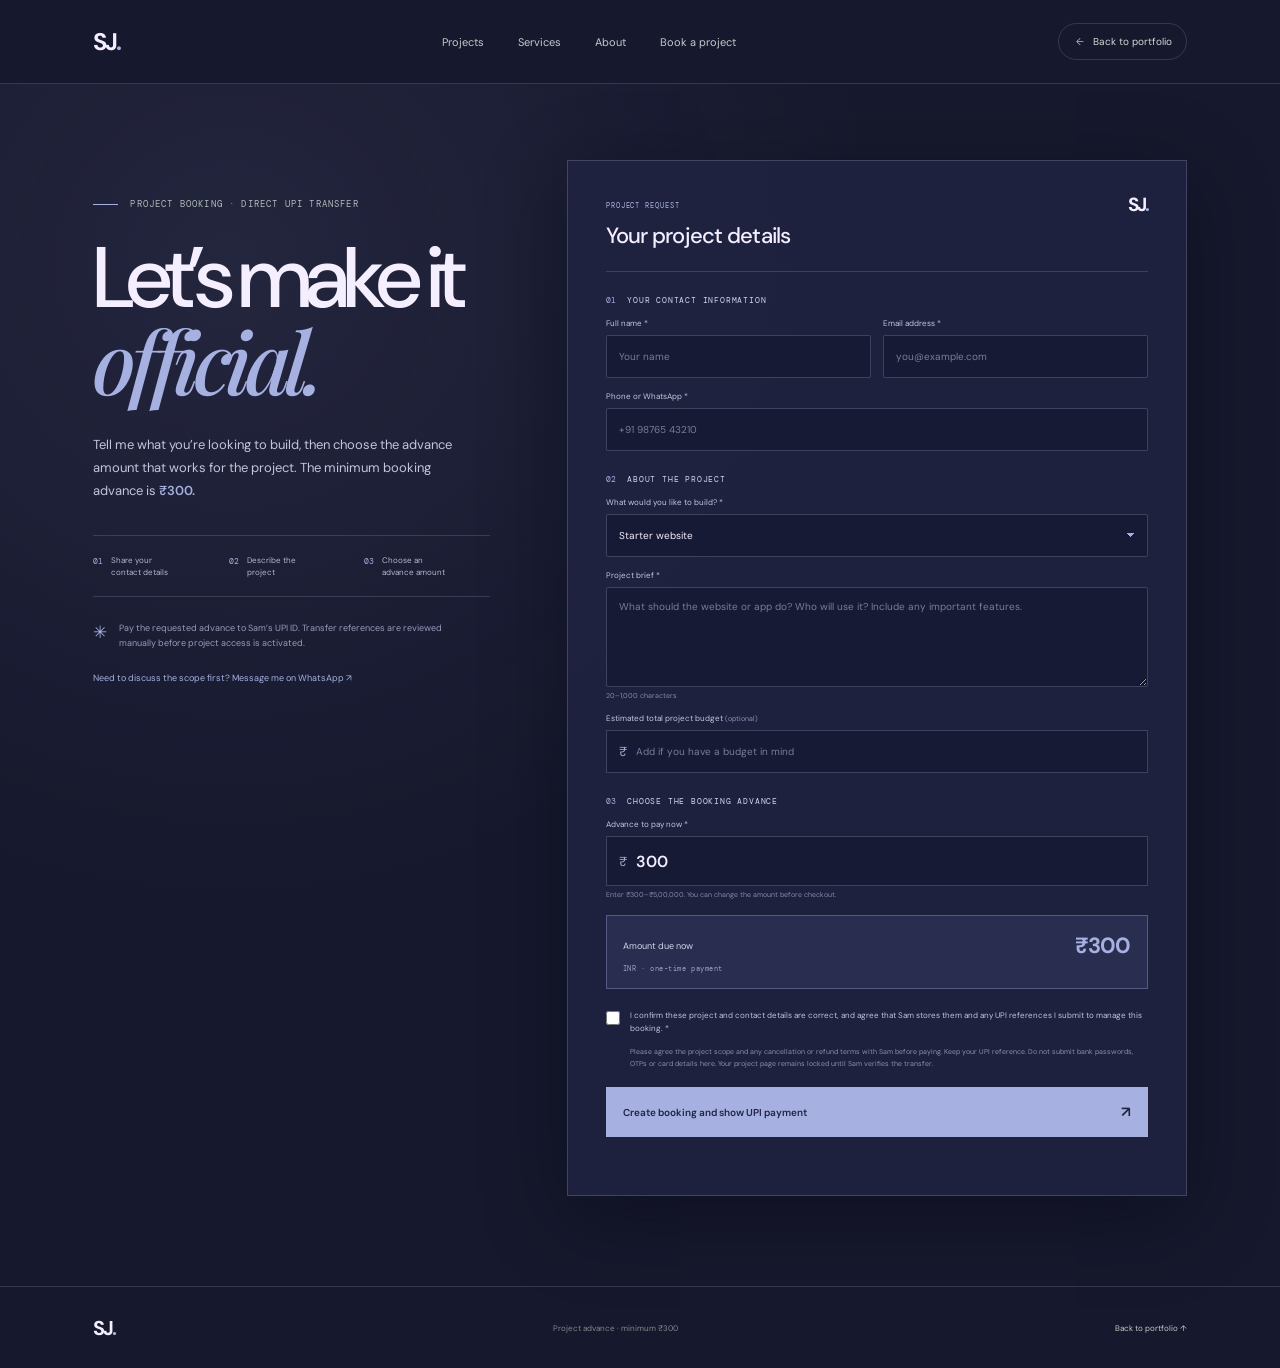
==== commit 3bfdb1da: "Add private UPI project portal" ====
--- a/booking.html
+++ b/booking.html
@@ -4,7 +4,7 @@
     <meta charset="utf-8" />
     <meta name="viewport" content="width=device-width, initial-scale=1" />
     <meta name="theme-color" content="#16182d" />
-    <meta name="description" content="Share your project details and pay a project booking advance with Sam Jebaraj S." />
+    <meta name="description" content="Share your project details and pay a project booking advance to Sam Jebaraj S by UPI." />
     <title>Book a Project — Sam Jebaraj S</title>
     <link rel="stylesheet" href="styles.css" />
     <link rel="stylesheet" href="booking.css" />
@@ -28,7 +28,7 @@
       <main class="booking-main">
         <section class="booking-hero section-pad">
           <div class="booking-intro">
-            <p class="eyebrow"><span class="eyebrow-line"></span> Project booking · secure checkout</p>
+            <p class="eyebrow"><span class="eyebrow-line"></span> Project booking · direct UPI transfer</p>
             <h1>Let’s make it<br /><em>official.</em></h1>
             <p class="booking-lead">Tell me what you’re looking to build, then choose the advance amount that works for the project. The minimum booking advance is <strong>₹300.</strong></p>
             <div class="booking-steps">
@@ -36,7 +36,7 @@
               <div><span>02</span><p>Describe the<br />project</p></div>
               <div><span>03</span><p>Choose an<br />advance amount</p></div>
             </div>
-            <div class="booking-security"><span class="security-icon">✳</span><p>Payments open in Razorpay Checkout. Your card or UPI details are entered there, never in this form.</p></div>
+            <div class="booking-security"><span class="security-icon">✳</span><p>Pay the requested advance to Sam’s UPI ID. Transfer references are reviewed manually before project access is activated.</p></div>
             <a class="booking-whatsapp" data-booking-whatsapp href="#" hidden target="_blank" rel="noreferrer">Need to discuss the scope first? Message me on WhatsApp ↗</a>
           </div>
 
@@ -61,10 +61,19 @@
               <label class="field field-full"><span>Advance to pay now <b>*</b></span><div class="money-input money-input-advance"><span>₹</span><input name="advanceAmountRupees" id="advance-amount" type="number" inputmode="numeric" min="300" max="500000" step="1" value="300" required aria-describedby="advance-help" /></div><small id="advance-help">Enter ₹300–₹5,00,000. You can change the amount before checkout.</small></label>
               <div class="amount-summary"><span>Amount due now</span><strong id="amount-summary">₹300</strong><small>INR · one-time payment</small></div>
 
-              <label class="booking-consent"><input id="booking-consent" type="checkbox" required /><span>I confirm these project and contact details are correct, and agree to have them attached to my Razorpay order so Sam can follow up. <b>*</b></span></label>
-              <p class="booking-terms">Please agree the project scope and any cancellation or refund terms with Sam before paying. The customer and project details above are sent to Razorpay as order notes; this website does not save them in a separate database.</p>
-              <button class="pay-button" id="pay-button" type="submit"><span class="pay-button-label">Continue to secure payment</span><span aria-hidden="true">↗</span></button>
+              <label class="booking-consent"><input id="booking-consent" type="checkbox" required /><span>I confirm these project and contact details are correct, and agree that Sam stores them and any UPI references I submit to manage this booking. <b>*</b></span></label>
+              <p class="booking-terms">Please agree the project scope and any cancellation or refund terms with Sam before paying. Keep your UPI reference. Do not submit bank passwords, OTPs or card details here. Your project page remains locked until Sam verifies the transfer.</p>
+              <button class="pay-button" id="pay-button" type="submit"><span class="pay-button-label">Create booking and show UPI payment</span><span aria-hidden="true">↗</span></button>
               <div class="payment-status" id="payment-status" role="status" aria-live="polite"></div>
+              <section class="upi-panel" id="upi-panel" hidden aria-labelledby="upi-heading">
+                <div class="upi-panel-heading"><span class="booking-label">MANUAL UPI TRANSFER</span><h3 id="upi-heading">Pay your booking advance</h3></div>
+                <p>Transfer the exact amount below. Your project link is private; share it only with the customer.</p>
+                <div class="upi-details"><span>Pay to</span><strong id="upi-id">samjebaraj2412-1@oksbi</strong><button class="copy-upi" id="copy-upi" type="button">Copy UPI ID</button></div>
+                <div class="amount-summary"><span>Transfer this advance</span><strong id="upi-amount">₹300</strong><small>Use the project reference in the UPI note if your app allows it.</small></div>
+                <a class="pay-button upi-launch" id="upi-launch" href="#" rel="noreferrer"><span>Open your UPI app</span><span aria-hidden="true">↗</span></a>
+                <p class="upi-reminder">After transfer, open the project page and submit the UPI reference (UTR). It will stay pending until Sam checks the bank transaction.</p>
+                <a class="portal-link" id="portal-link" href="#">Open private project page ↗</a>
+              </section>
             </form>
           </div>
         </section>
--- a/booking.css
+++ b/booking.css
@@ -2,3 +2,5 @@
 @media(max-width:880px){.booking-hero{grid-template-columns:.7fr 1.3fr;gap:28px;padding-top:50px}.booking-intro{top:24px}.booking-intro h1{font-size:clamp(49px,7vw,70px)}.booking-steps{gap:5px}.booking-steps div{gap:5px}.booking-card{padding:25px 20px}}
 @media(max-width:650px){.booking-hero{grid-template-columns:1fr;gap:27px;padding-top:39px;padding-bottom:58px}.booking-intro{position:static;padding-top:0}.booking-intro .eyebrow{font-size:7px}.booking-intro h1{font-size:clamp(57px,14vw,78px)}.booking-lead{font-size:11px;margin:17px 0 23px}.booking-steps{padding:14px 0}.booking-security{margin-top:17px}.booking-card{padding:22px 16px 20px}.booking-card-heading h2{font-size:19px}.field-grid{grid-template-columns:1fr;gap:12px}.field-full{grid-column:auto}.field input,.field select,.field textarea{font-size:10px}.field textarea{min-height:92px}.booking-shell .site-footer{gap:9px}.booking-shell .site-footer>span:nth-child(2){display:block;font-size:6px}.booking-shell .site-footer>span:last-child{font-size:7px}}
 @media(prefers-reduced-motion:reduce){.pay-button{transition:none}}
+.upi-panel{margin-top:20px;padding:18px;background:#171a34;border:1px solid rgba(166,177,225,.38)}.upi-panel[hidden]{display:none}.upi-panel-heading h3{margin:7px 0 0;font-size:17px;font-weight:500}.upi-panel>p{font-size:8px;line-height:1.7;color:#b7bbd4}.upi-details{display:grid;grid-template-columns:1fr auto;align-items:center;gap:7px 12px;padding:12px 0;border-bottom:1px solid var(--line)}.upi-details>span{font-size:8px;color:#9ca3c9}.upi-details strong{font:11px var(--mono);color:#F4EEFF;overflow-wrap:anywhere}.copy-upi{grid-column:2;grid-row:1/3;border:1px solid rgba(220,214,247,.24);background:transparent;color:var(--acid);padding:8px 10px;font:8px var(--sans);cursor:pointer}.upi-panel .amount-summary{margin:13px 0}.upi-launch{text-decoration:none}.upi-reminder{margin:11px 0!important;color:#c8cbe0!important}.portal-link{display:inline-block;color:var(--acid);font-size:9px;text-decoration:none}.portal-link:hover{text-decoration:underline}
+.upi-launch[hidden],.utr-form[hidden]{display:none}.quote-keys-note{grid-column:1/-1;margin:0;font-size:7px;line-height:1.6;color:#9299bb}
